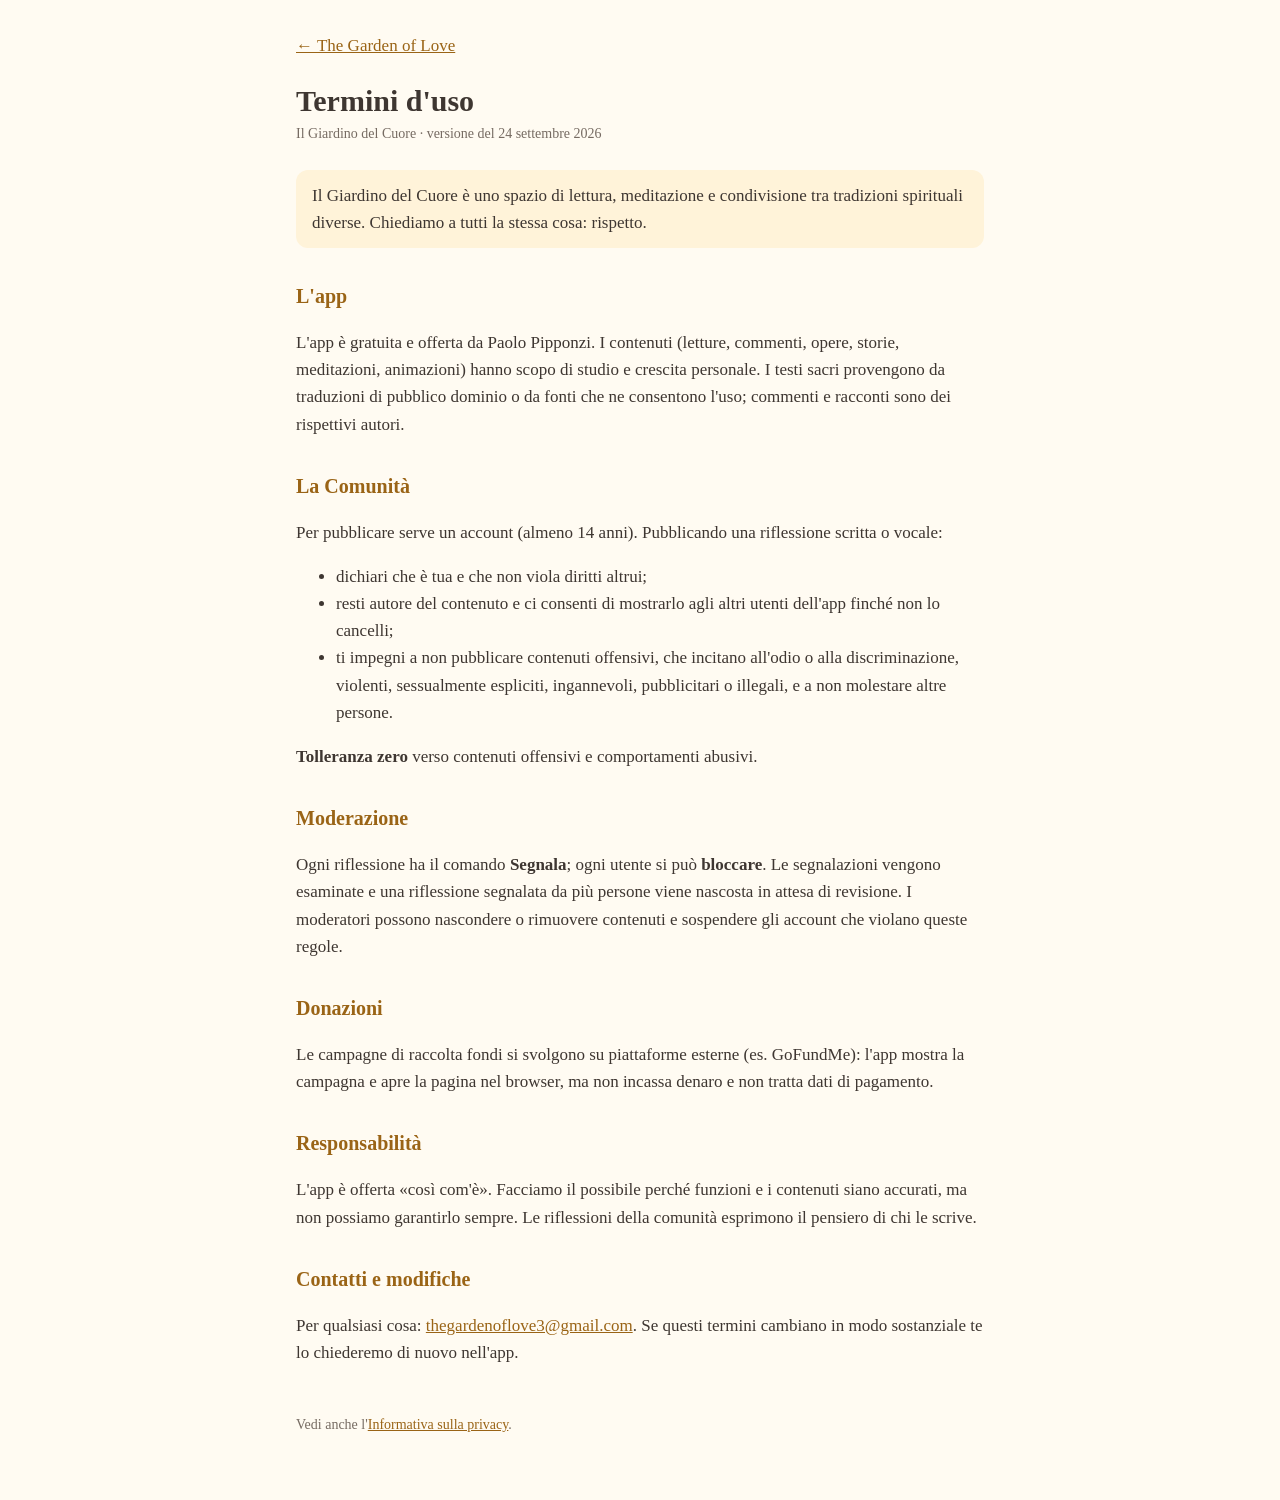
==== termini.html @ 69fc0240 "Sito vetrina The Garden of Love / Il Giardino del Cuore Pagina unica bilingue (it/en) con la palette" ====
<!doctype html>
<html lang="it"><head><meta charset="utf-8">
<meta name="viewport" content="width=device-width, initial-scale=1">
<title>Termini d'uso — Il Giardino del Cuore</title>
<link rel="stylesheet" href="_stile.css"></head>
<body><main>
<p style="margin:0 0 24px"><a href="./">← The Garden of Love</a></p>
<h1>Termini d'uso</h1>
<div class="data">Il Giardino del Cuore · versione del 24 settembre 2026</div>

<p class="box">Il Giardino del Cuore è uno spazio di lettura, meditazione e condivisione tra
tradizioni spirituali diverse. Chiediamo a tutti la stessa cosa: rispetto.</p>

<h2>L'app</h2>
<p>L'app è gratuita e offerta da Paolo Pipponzi. I contenuti (letture, commenti, opere,
storie, meditazioni, animazioni) hanno scopo di studio e crescita personale. I testi sacri
provengono da traduzioni di pubblico dominio o da fonti che ne consentono l'uso; commenti e
racconti sono dei rispettivi autori.</p>

<h2>La Comunità</h2>
<p>Per pubblicare serve un account (almeno 14 anni). Pubblicando una riflessione scritta o
vocale:</p>
<ul>
<li>dichiari che è tua e che non viola diritti altrui;</li>
<li>resti autore del contenuto e ci consenti di mostrarlo agli altri utenti dell'app finché
non lo cancelli;</li>
<li>ti impegni a non pubblicare contenuti offensivi, che incitano all'odio o alla
discriminazione, violenti, sessualmente espliciti, ingannevoli, pubblicitari o illegali, e a
non molestare altre persone.</li>
</ul>
<p><b>Tolleranza zero</b> verso contenuti offensivi e comportamenti abusivi.</p>

<h2>Moderazione</h2>
<p>Ogni riflessione ha il comando <b>Segnala</b>; ogni utente si può <b>bloccare</b>. Le
segnalazioni vengono esaminate e una riflessione segnalata da più persone viene nascosta in
attesa di revisione. I moderatori possono nascondere o rimuovere contenuti e sospendere gli
account che violano queste regole.</p>

<h2>Donazioni</h2>
<p>Le campagne di raccolta fondi si svolgono su piattaforme esterne (es. GoFundMe): l'app
mostra la campagna e apre la pagina nel browser, ma non incassa denaro e non tratta dati di
pagamento.</p>

<h2>Responsabilità</h2>
<p>L'app è offerta «così com'è». Facciamo il possibile perché funzioni e i contenuti siano
accurati, ma non possiamo garantirlo sempre. Le riflessioni della comunità esprimono il
pensiero di chi le scrive.</p>

<h2>Contatti e modifiche</h2>
<p>Per qualsiasi cosa: <a href="mailto:thegardenoflove3@gmail.com">thegardenoflove3@gmail.com</a>. Se questi termini cambiano
in modo sostanziale te lo chiederemo di nuovo nell'app.</p>

<footer>Vedi anche l'<a href="privacy.html">Informativa sulla privacy</a>.</footer>
</main></body></html>
---- _stile.css ----
:root{--crema:#FFFBF2;--testo:#3E3631;--grigio:#766B62;--ambra:#9A6416;--carta:#FFF3D9}
@media (prefers-color-scheme:dark){:root{--crema:#1f1b17;--testo:#EDE3D0;--grigio:#b5a999;--ambra:#E2BE6A;--carta:#2a241e}}
*{box-sizing:border-box}
body{margin:0;background:var(--crema);color:var(--testo);font:17px/1.6 Georgia,'Times New Roman',serif}
main{max-width:720px;margin:0 auto;padding:32px 16px 64px}
h1{font-size:30px;line-height:1.2;margin:0 0 4px}
h2{font-size:20px;margin:32px 0 8px;color:var(--ambra)}
.data{color:var(--grigio);font-size:14px;margin-bottom:24px}
.box{background:var(--carta);border-radius:12px;padding:12px 16px}
a{color:var(--ambra)}
footer{margin-top:48px;color:var(--grigio);font-size:14px}
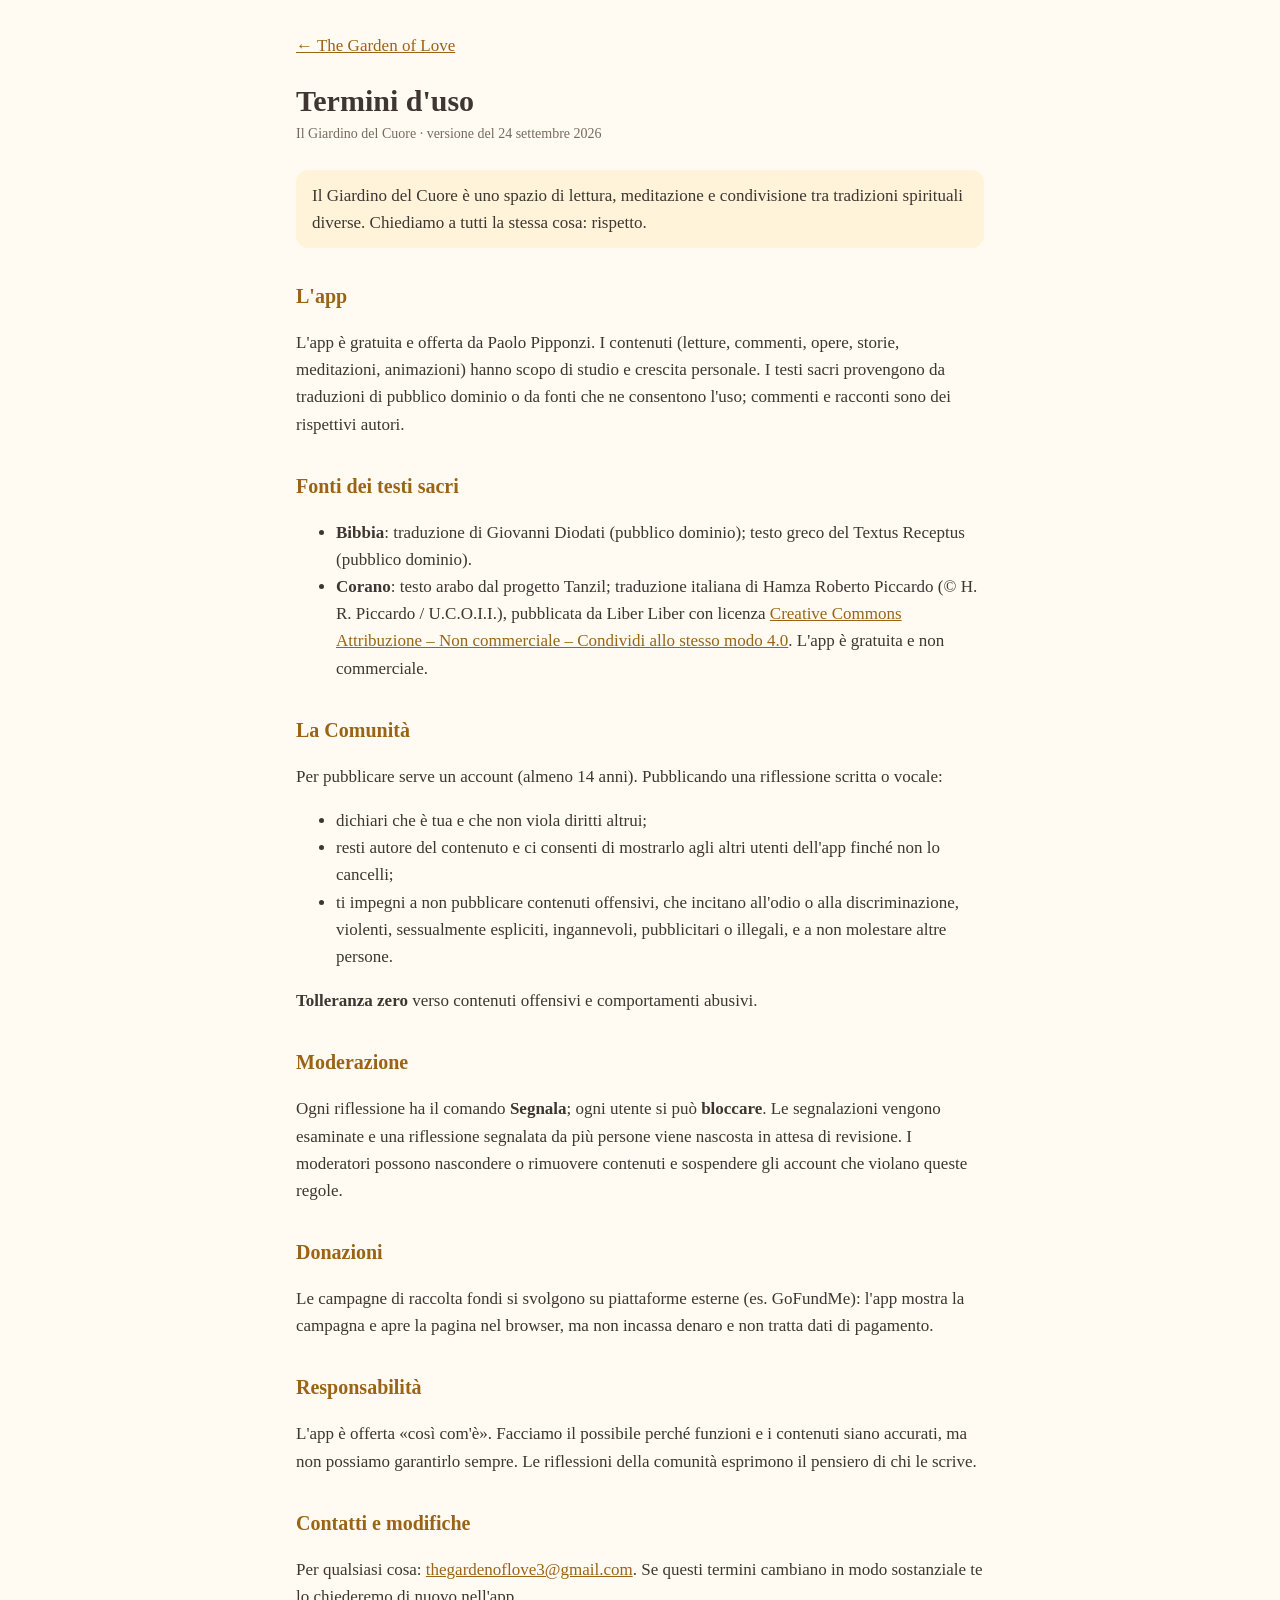
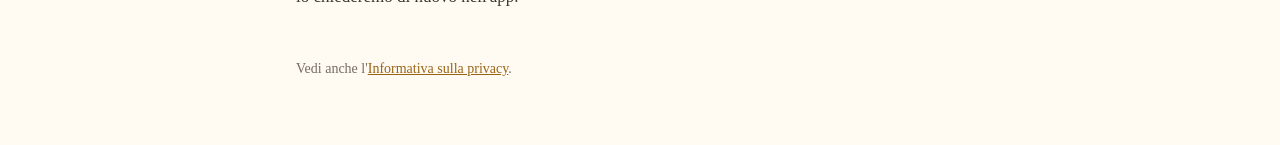
==== commit ce657b08: "Termini: fonti dei testi sacri (Diodati PD, Piccardo CC BY-NC-SA 4.0) Co-Authored-By: Claude Opus 5." ====
--- a/termini.html
+++ b/termini.html
@@ -16,6 +16,17 @@
 storie, meditazioni, animazioni) hanno scopo di studio e crescita personale. I testi sacri
 provengono da traduzioni di pubblico dominio o da fonti che ne consentono l'uso; commenti e
 racconti sono dei rispettivi autori.</p>
+
+<h2>Fonti dei testi sacri</h2>
+<ul>
+<li><b>Bibbia</b>: traduzione di Giovanni Diodati (pubblico dominio); testo greco del Textus
+Receptus (pubblico dominio).</li>
+<li><b>Corano</b>: testo arabo dal progetto Tanzil; traduzione italiana di Hamza Roberto Piccardo
+(© H. R. Piccardo / U.C.O.I.I.), pubblicata da Liber Liber con licenza
+<a href="https://creativecommons.org/licenses/by-nc-sa/4.0/deed.it">Creative Commons
+Attribuzione – Non commerciale – Condividi allo stesso modo 4.0</a>. L'app è gratuita e non
+commerciale.</li>
+</ul>
 
 <h2>La Comunità</h2>
 <p>Per pubblicare serve un account (almeno 14 anni). Pubblicando una riflessione scritta o
